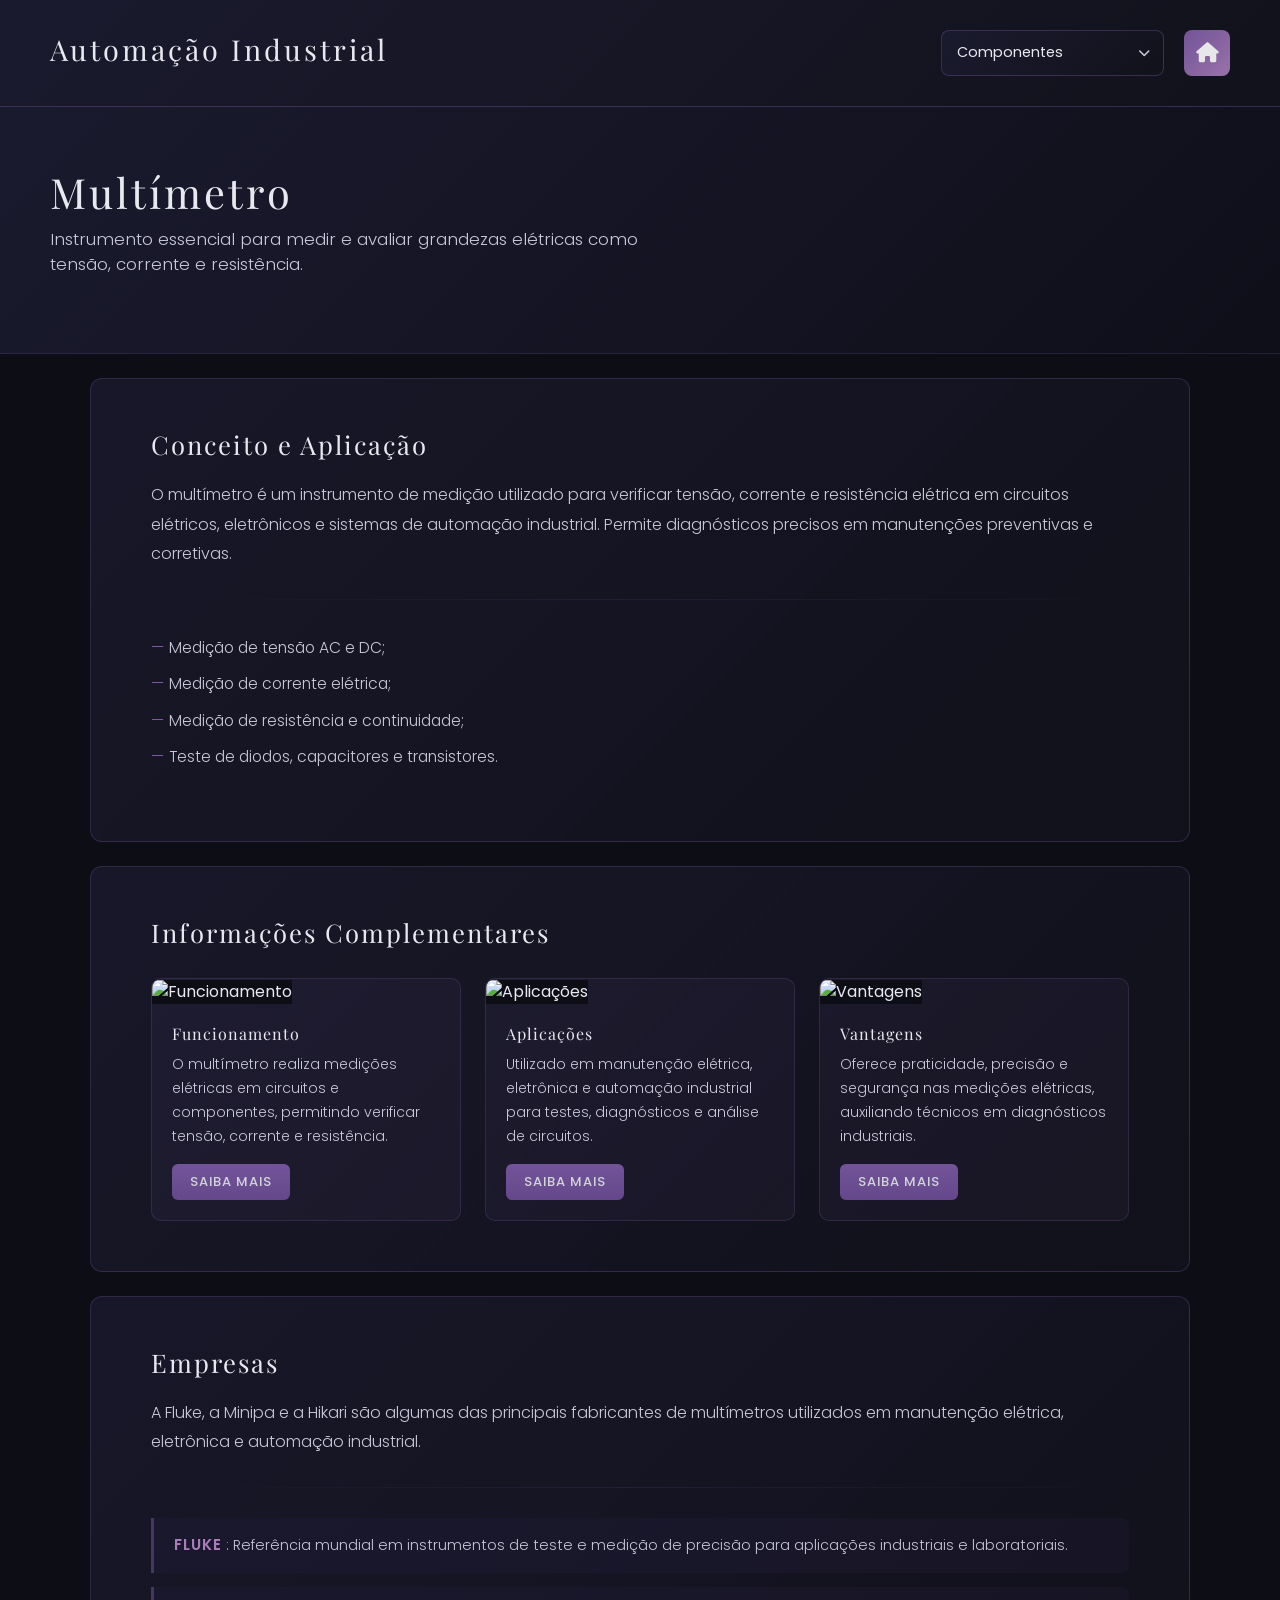
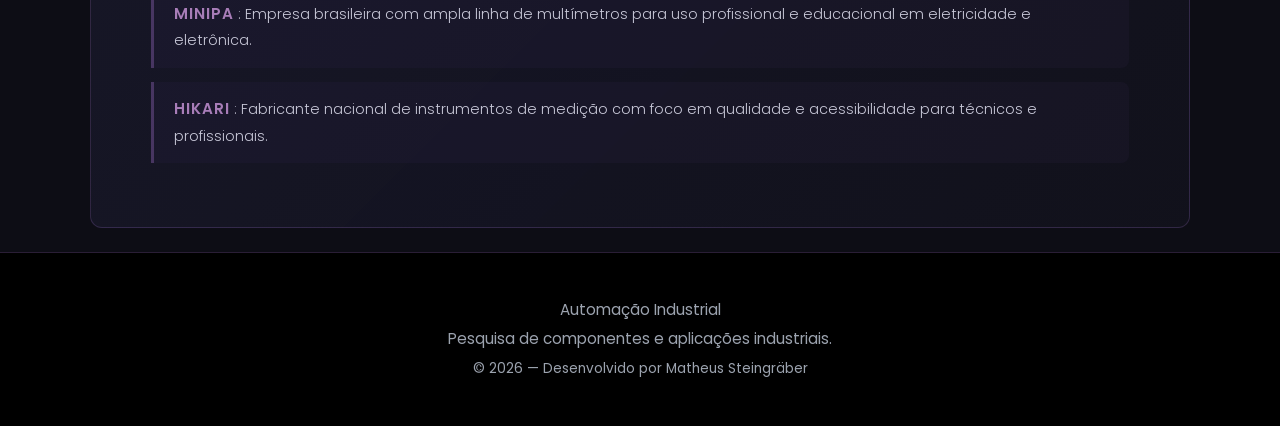
==== HTML/multimetro.html @ 26102440 "adicionando imagens e consertando erros" ====
<!DOCTYPE html>
<html lang="pt-BR">
<head>
    <meta charset="UTF-8">
    <meta name="viewport" content="width=device-width, initial-scale=1.0">
    <link rel="shortcut icon" href="../img/logo_icon/automacao.png" type="image/x-icon">
    <link rel="stylesheet" href="https://cdnjs.cloudflare.com/ajax/libs/font-awesome/6.5.0/css/all.min.css">
    <link rel="stylesheet" href="https://cdn.jsdelivr.net/npm/bootstrap@5.3.7/dist/css/bootstrap.min.css">
    <link rel="stylesheet" href="../CSS/geral.css">
    <title>Multímetro — Automação Industrial</title>
</head>
<body>

<header>
    <div class="header-left">
        <a href="../index.html"><h1>Automação Industrial</h1></a>
    </div>
    <div class="header-right">
            <div class="custom-select">
                <select onchange="window.location.href=this.value">
                    <option value="" disabled selected>Componentes</option>
                    <option value="./disjuntor.html">Disjuntor</option>
                    <option value="./contator.html">Contator</option>
                    <option value="./btn_pulso.html">Botão Pulso</option>
                    <option value="./chave.html">Chave Manopla</option>
                    <option value="./sensorFC.html">Sensor Fim de Curso</option>
                    <option value="./motorTF.html">Motor Elétrico Trifásico</option>
                    <option value="./multimetro.html">Multímetro</option>
                    <option value="./releTemp.html">Relé Temporizador</option>
                    <option value="./disjuntor_Motor.html">Disjuntor Motor</option>
                    <option value="./releTermico.html">Relé Térmico</option>
                </select>
            </div>
        <a class="home-icon" href="../index.html"><i class="fa-solid fa-house"></i></a>
    </div>
</header>

<main>
    <div class="page-hero">
        <h1>Multímetro</h1>
        <p>Instrumento essencial para medir e avaliar grandezas elétricas como tensão, corrente e resistência.</p>
    </div>

    <div class="content-card">
        <h2>Conceito e Aplicação</h2>
        <p>O multímetro é um instrumento de medição utilizado para verificar tensão, corrente e resistência elétrica em circuitos elétricos, eletrônicos e sistemas de automação industrial. Permite diagnósticos precisos em manutenções preventivas e corretivas.</p>
        <hr>
        <ul>
                <li>Medição de tensão AC e DC;</li>
                <li>Medição de corrente elétrica;</li>
                <li>Medição de resistência e continuidade;</li>
                <li>Teste de diodos, capacitores e transistores.</li>
        </ul>
    </div>

    <div class="content-card">
        <h2>Informações Complementares</h2>
        <div class="cards-row">
                <div class="info-card">
                    <img src="../img/multi/card1_multi.png" alt="Funcionamento">
                    <div class="info-card-body">
                        <h5>Funcionamento</h5>
                        <p>O multímetro realiza medições elétricas em circuitos e componentes, permitindo verificar tensão, corrente e resistência.</p>
                        <a href="https://mundoeducacao.uol.com.br/fisica/o-multimetro.htm" target="_blank" class="btn-saiba">Saiba Mais</a>
                    </div>
                </div>
                <div class="info-card">
                    <img src="../img/multi/card2_multi.png" alt="Aplicações">
                    <div class="info-card-body">
                        <h5>Aplicações</h5>
                        <p>Utilizado em manutenção elétrica, eletrônica e automação industrial para testes, diagnósticos e análise de circuitos.</p>
                        <a href="https://www.mundodaeletrica.com.br/entenda-como-funciona-um-multimetro/" target="_blank" class="btn-saiba">Saiba Mais</a>
                    </div>
                </div>
                <div class="info-card">
                    <img src="../img/multi/card3_multi.png" alt="Vantagens">
                    <div class="info-card-body">
                        <h5>Vantagens</h5>
                        <p>Oferece praticidade, precisão e segurança nas medições elétricas, auxiliando técnicos em diagnósticos industriais.</p>
                        <a href="https://www.makerhero.com/guia/eletricidade/multimetro/" target="_blank" class="btn-saiba">Saiba Mais</a>
                    </div>
                </div>
        </div>
    </div>

    <div class="content-card">
        <h2>Empresas</h2>
        <p>A Fluke, a Minipa e a Hikari são algumas das principais fabricantes de multímetros utilizados em manutenção elétrica, eletrônica e automação industrial.</p>
        <hr>
                <div class="empresa-item">
                    <a href="https://www.fluke.com/pt-br/categoria/teste-de-eletricidade/multimetros" target="_blank">FLUKE</a>
                    <p>: Referência mundial em instrumentos de teste e medição de precisão para aplicações industriais e laboratoriais.</p>
                </div>
                <div class="empresa-item">
                    <a href="https://www.minipa.com.br/categoria/multimetros/" target="_blank">MINIPA</a>
                    <p>: Empresa brasileira com ampla linha de multímetros para uso profissional e educacional em eletricidade e eletrônica.</p>
                </div>
                <div class="empresa-item">
                    <a href="https://hikarielétrica.com.br/multimetros" target="_blank">HIKARI</a>
                    <p>: Fabricante nacional de instrumentos de medição com foco em qualidade e acessibilidade para técnicos e profissionais.</p>
                </div>
        
    </div>

</main>

<footer>
    <p>Automação Industrial</p>
    <p>Pesquisa de componentes e aplicações industriais.</p>
    <p><small>© 2026 — Desenvolvido por <a href="https://github.com/Twy1m" target="_blank">Matheus Steingräber</a></small></p>
</footer>
</body>
</html>
---- CSS/geral.css ----
@import url('https://fonts.googleapis.com/css2?family=Playfair+Display:ital,wght@0,400..900;1,400..900&family=Poppins:ital,wght@0,100;0,200;0,300;0,400;0,500;0,600;0,700;0,800;0,900;1,100;1,200;1,300;1,400;1,500;1,600;1,700;1,800;1,900&display=swap');

* {
    margin: 0;
    padding: 0;
    box-sizing: border-box;
}

body {
    font-family: 'Poppins', sans-serif;
    background: #0d0d15;
    color: #e8e8f0;
    overflow-x: hidden;
}

/* ===== HEADER ===== */
header {
    background: linear-gradient(135deg, #1a1a2e 0%, #12121c 100%);
    padding: 30px 50px;
    display: flex;
    justify-content: space-between;
    align-items: center;
    flex-wrap: wrap;
    gap: 15px;
    border-bottom: 1px solid rgba(140, 100, 180, 0.3);
}

.header-left h1 {
    font-family: 'Playfair Display', serif;
    font-size: 1.8em;
    font-weight: 400;
    letter-spacing: 3px;
    color: #e8e8f0;
    text-decoration: none;
}

.header-left a {
    text-decoration: none;
}

.header-right {
    display: flex;
    align-items: center;
    gap: 20px;
}

.home-icon {
    width: 46px;
    height: 46px;
    background: linear-gradient(135deg, #7d5ba6, #a87db8);
    border-radius: 8px;
    display: flex;
    align-items: center;
    justify-content: center;
    cursor: pointer;
    transition: all 0.3s ease;
    opacity: 0.9;
    text-decoration: none;
}

.home-icon:hover {
    opacity: 1;
    transform: translateY(-2px);
}

.home-icon i {
    color: #fff;
    font-size: 20px;
}

/* ===== DROPDOWN SELECT ===== */
.custom-select {
    position: relative;
    display: inline-block;
}

.custom-select select {
    appearance: none;
    background: linear-gradient(135deg, #1a1a2e 0%, #12121c 100%);
    border: 1px solid rgba(140, 100, 180, 0.3);
    color: #e8e8f0;
    padding: 11px 40px 11px 15px;
    border-radius: 8px;
    font-family: 'Poppins', sans-serif;
    font-size: 0.9em;
    cursor: pointer;
    outline: none;
    transition: all 0.3s ease;
    min-width: 220px;
}

.custom-select select:hover {
    border-color: rgba(140, 100, 180, 0.5);
    transform: translateY(-2px);
}

.custom-select select:focus {
    border-color: rgba(140, 100, 180, 0.7);
    box-shadow: 0 0 0 2px rgba(140, 100, 180, 0.2);
}

.custom-select::after {
    content: "\f078";
    font-family: "Font Awesome 6 Free";
    font-weight: 900;
    position: absolute;
    top: 50%;
    right: 14px;
    transform: translateY(-50%);
    color: #c8c8d8;
    pointer-events: none;
    font-size: 0.75em;
}

.custom-select select option {
    background: #1a1a2e;
    color: #e8e8f0;
}

/* ===== HERO / PAGE TITLE ===== */
.page-hero {
    background: linear-gradient(135deg, #1a1a2e 0%, #0f0f1a 100%);
    padding: 60px 50px;
    border-bottom: 1px solid rgba(140, 100, 180, 0.15);
}

.page-hero h1 {
    font-family: 'Playfair Display', serif;
    font-size: 2.6em;
    font-weight: 400;
    letter-spacing: 3px;
    color: #e8e8f0;
    margin-bottom: 10px;
}

.page-hero p {
    font-size: 1.05em;
    color: #c8c8d8;
    font-weight: 300;
    max-width: 640px;
}

/* ===== CONTENT CARD ===== */
.content-card {
    background: linear-gradient(135deg, rgba(26, 26, 46, 0.8), rgba(18, 18, 28, 0.9));
    border-radius: 12px;
    border: 1px solid rgba(140, 100, 180, 0.25);
    margin: 24px auto;
    max-width: 1100px;
    width: 93%;
    padding: 50px 60px;
    transition: border-color 0.3s;
}

.content-card:hover {
    border-color: rgba(140, 100, 180, 0.45);
}

.content-card h2 {
    font-family: 'Playfair Display', serif;
    font-size: 1.6em;
    font-weight: 400;
    letter-spacing: 2px;
    color: #e8e8f0;
    margin-bottom: 20px;
}

.content-card h3 {
    font-family: 'Playfair Display', serif;
    font-size: 1.1em;
    font-weight: 400;
    letter-spacing: 1.5px;
    text-transform: uppercase;
    color: #a87db8;
    margin: 24px 0 10px;
}

.content-card p {
    font-size: 1em;
    color: #c8c8d8;
    line-height: 1.85;
    font-weight: 300;
}

.content-card ul {
    list-style: none;
    padding: 0;
    margin-top: 10px;
}

.content-card ul li {
    color: #c8c8d8;
    padding: 5px 0 5px 18px;
    position: relative;
    font-weight: 300;
    font-size: 0.97em;
    line-height: 1.7;
}

.content-card ul li::before {
    content: '—';
    position: absolute;
    left: 0;
    color: #7d5ba6;
}

hr {
    height: 1px;
    background: linear-gradient(90deg, transparent, rgba(140, 100, 180, 0.5), transparent);
    border: none;
    margin: 30px 0;
}

/* ===== INFO CARDS ROW ===== */
.cards-row {
    display: grid;
    grid-template-columns: repeat(3, 1fr);
    gap: 24px;
    margin-top: 30px;
}

.info-card {
    background: linear-gradient(135deg, rgba(125, 91, 166, 0.08), rgba(168, 125, 184, 0.05));
    border-radius: 10px;
    border: 1px solid rgba(140, 100, 180, 0.2);
    overflow: hidden;
    transition: all 0.3s ease;
}

.info-card:hover {
    border-color: rgba(140, 100, 180, 0.45);
    transform: translateY(-3px);
}

.info-card img {
    width: 100%;
    height: 180px;
    object-fit: cover;
    background: #0d0d15;
}

.info-card-body {
    padding: 20px;
}

.info-card-body h5 {
    font-family: 'Playfair Display', serif;
    font-size: 1em;
    font-weight: 400;
    letter-spacing: 1px;
    color: #e8e8f0;
    margin-bottom: 10px;
}

.info-card-body p {
    font-size: 0.88em;
    color: #c8c8d8;
    line-height: 1.7;
    font-weight: 300;
    margin-bottom: 16px;
}

.btn-saiba {
    display: inline-block;
    padding: 8px 18px;
    background: linear-gradient(180deg, #7d5ba6, #6d4d96);
    color: #e8e8f0;
    text-decoration: none;
    border-radius: 6px;
    font-size: 0.82em;
    letter-spacing: 1px;
    text-transform: uppercase;
    font-weight: 500;
    transition: all 0.3s;
    opacity: 0.9;
}

.btn-saiba:hover {
    opacity: 1;
    transform: translateY(-1px);
    color: #fff;
}

/* ===== EMPRESAS ===== */
.empresa-item {
    border-left: 3px solid rgba(140, 100, 180, 0.4);
    padding: 14px 20px;
    margin: 14px 0;
    background: rgba(125, 91, 166, 0.05);
    border-radius: 0 8px 8px 0;
    transition: background 0.3s;
}

.empresa-item:hover {
    background: rgba(125, 91, 166, 0.1);
}

.empresa-item a {
    font-weight: 600;
    color: #a87db8;
    font-size: 0.95em;
    text-decoration: none;
    letter-spacing: 1px;
}

.empresa-item a:hover {
    color: #c8a0d8;
}

.empresa-item p {
    font-size: 0.9em !important;
    margin: 0;
    display: inline;
}

.empresa-logos {
    text-align: center;
    margin: 30px auto;
}

.empresa-logos img {
    max-width: 100%;
    border-radius: 8px;
}

/* ===== FOOTER ===== */
footer {
    background: #000;
    padding: 40px;
    text-align: center;
    border-top: 1px solid rgba(140, 100, 180, 0.3);
}

footer p {
    margin: 6px 0;
    color: #9ca3af;
    font-size: 0.95rem;
    transition: color 0.3s;
}

footer small {
    color: #9ca3af;
    font-size: 0.85rem;
}

footer a {
    color: #9ca3af;
    text-decoration: none;
    transition: color 0.3s;
}

footer a:hover {
    color: #a87db8;
}

/* ===== RESPONSIVE ===== */
@media (max-width: 900px) {
    header {
        padding: 22px 24px;
    }

    .page-hero {
        padding: 40px 24px;
    }

    .page-hero h1 {
        font-size: 2em;
    }

    .content-card {
        padding: 30px 24px;
        width: 96%;
    }

    .cards-row {
        grid-template-columns: 1fr;
    }
}
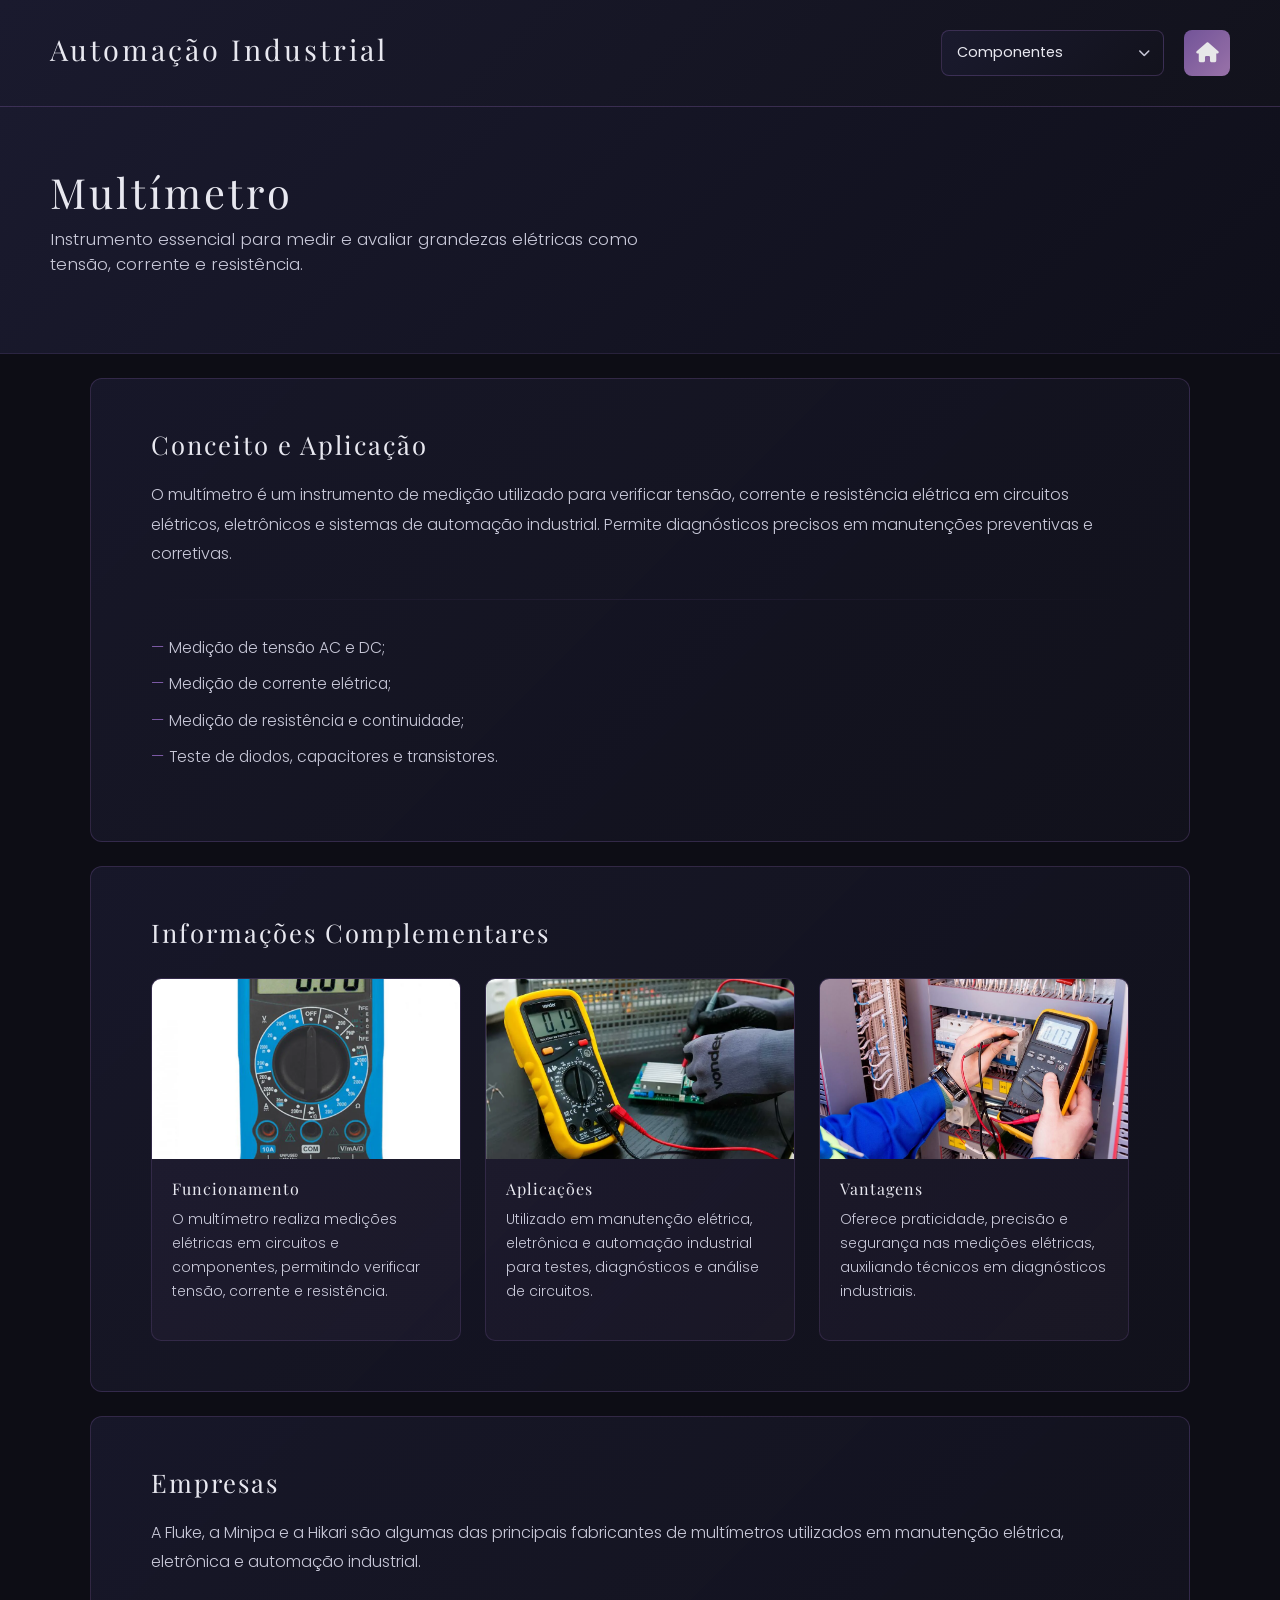
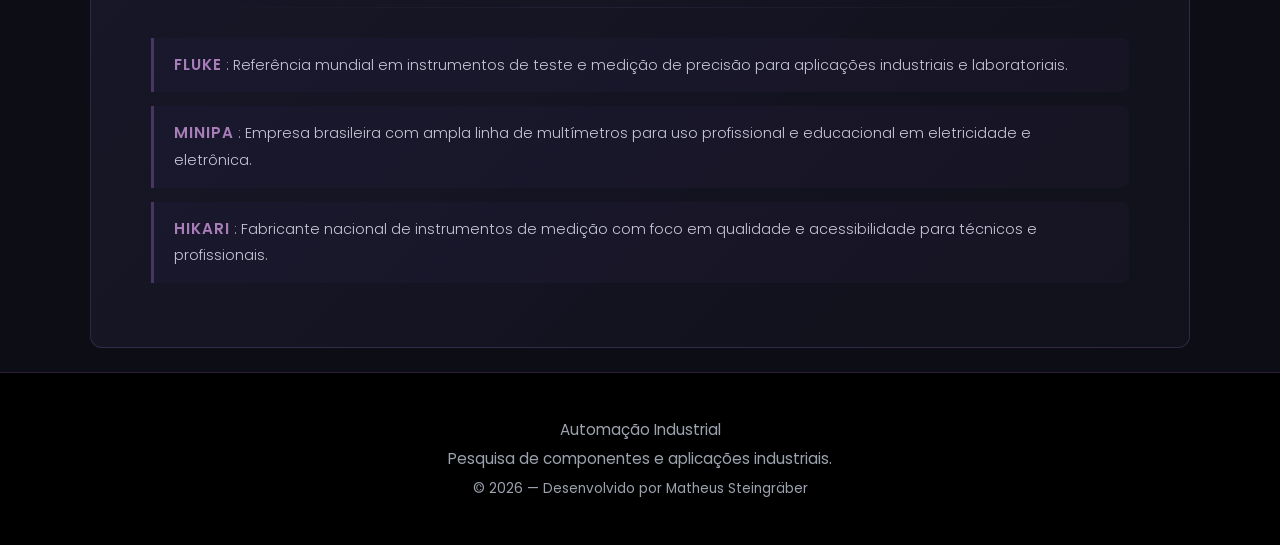
==== commit 138430c9: "adicionando mais imagens" ====
--- a/HTML/multimetro.html
+++ b/HTML/multimetro.html
@@ -57,27 +57,26 @@
         <h2>Informações Complementares</h2>
         <div class="cards-row">
                 <div class="info-card">
-                    <img src="../img/multi/card1_multi.png" alt="Funcionamento">
+                    <img src="../img/multimetro/mult1.png" alt="Funcionamento">
                     <div class="info-card-body">
                         <h5>Funcionamento</h5>
                         <p>O multímetro realiza medições elétricas em circuitos e componentes, permitindo verificar tensão, corrente e resistência.</p>
-                        <a href="https://mundoeducacao.uol.com.br/fisica/o-multimetro.htm" target="_blank" class="btn-saiba">Saiba Mais</a>
+
                     </div>
                 </div>
                 <div class="info-card">
-                    <img src="../img/multi/card2_multi.png" alt="Aplicações">
+                    <img src="../img/multimetro/mult2.png" alt="Aplicações">
                     <div class="info-card-body">
                         <h5>Aplicações</h5>
                         <p>Utilizado em manutenção elétrica, eletrônica e automação industrial para testes, diagnósticos e análise de circuitos.</p>
-                        <a href="https://www.mundodaeletrica.com.br/entenda-como-funciona-um-multimetro/" target="_blank" class="btn-saiba">Saiba Mais</a>
+                        
                     </div>
                 </div>
                 <div class="info-card">
-                    <img src="../img/multi/card3_multi.png" alt="Vantagens">
+                    <img src="../img/multimetro/mult3.png" alt="Vantagens">
                     <div class="info-card-body">
                         <h5>Vantagens</h5>
                         <p>Oferece praticidade, precisão e segurança nas medições elétricas, auxiliando técnicos em diagnósticos industriais.</p>
-                        <a href="https://www.makerhero.com/guia/eletricidade/multimetro/" target="_blank" class="btn-saiba">Saiba Mais</a>
                     </div>
                 </div>
         </div>
